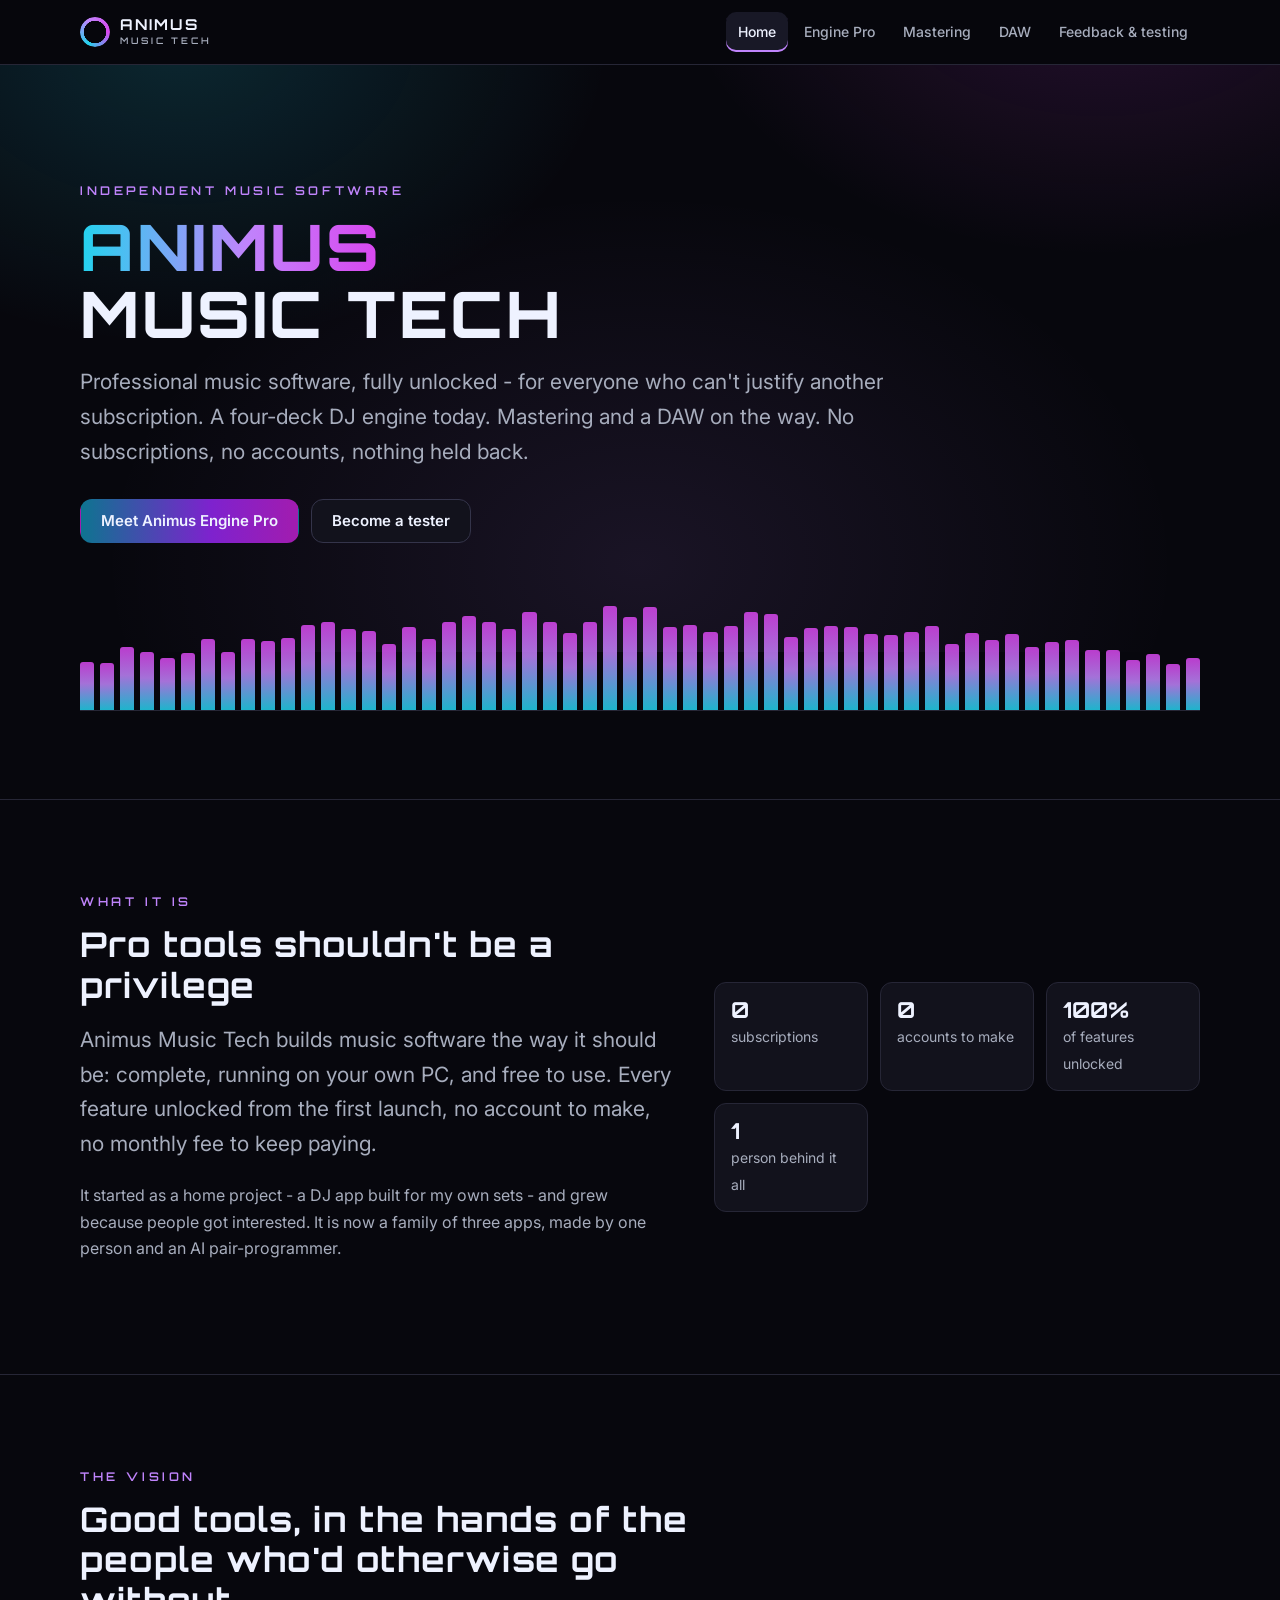
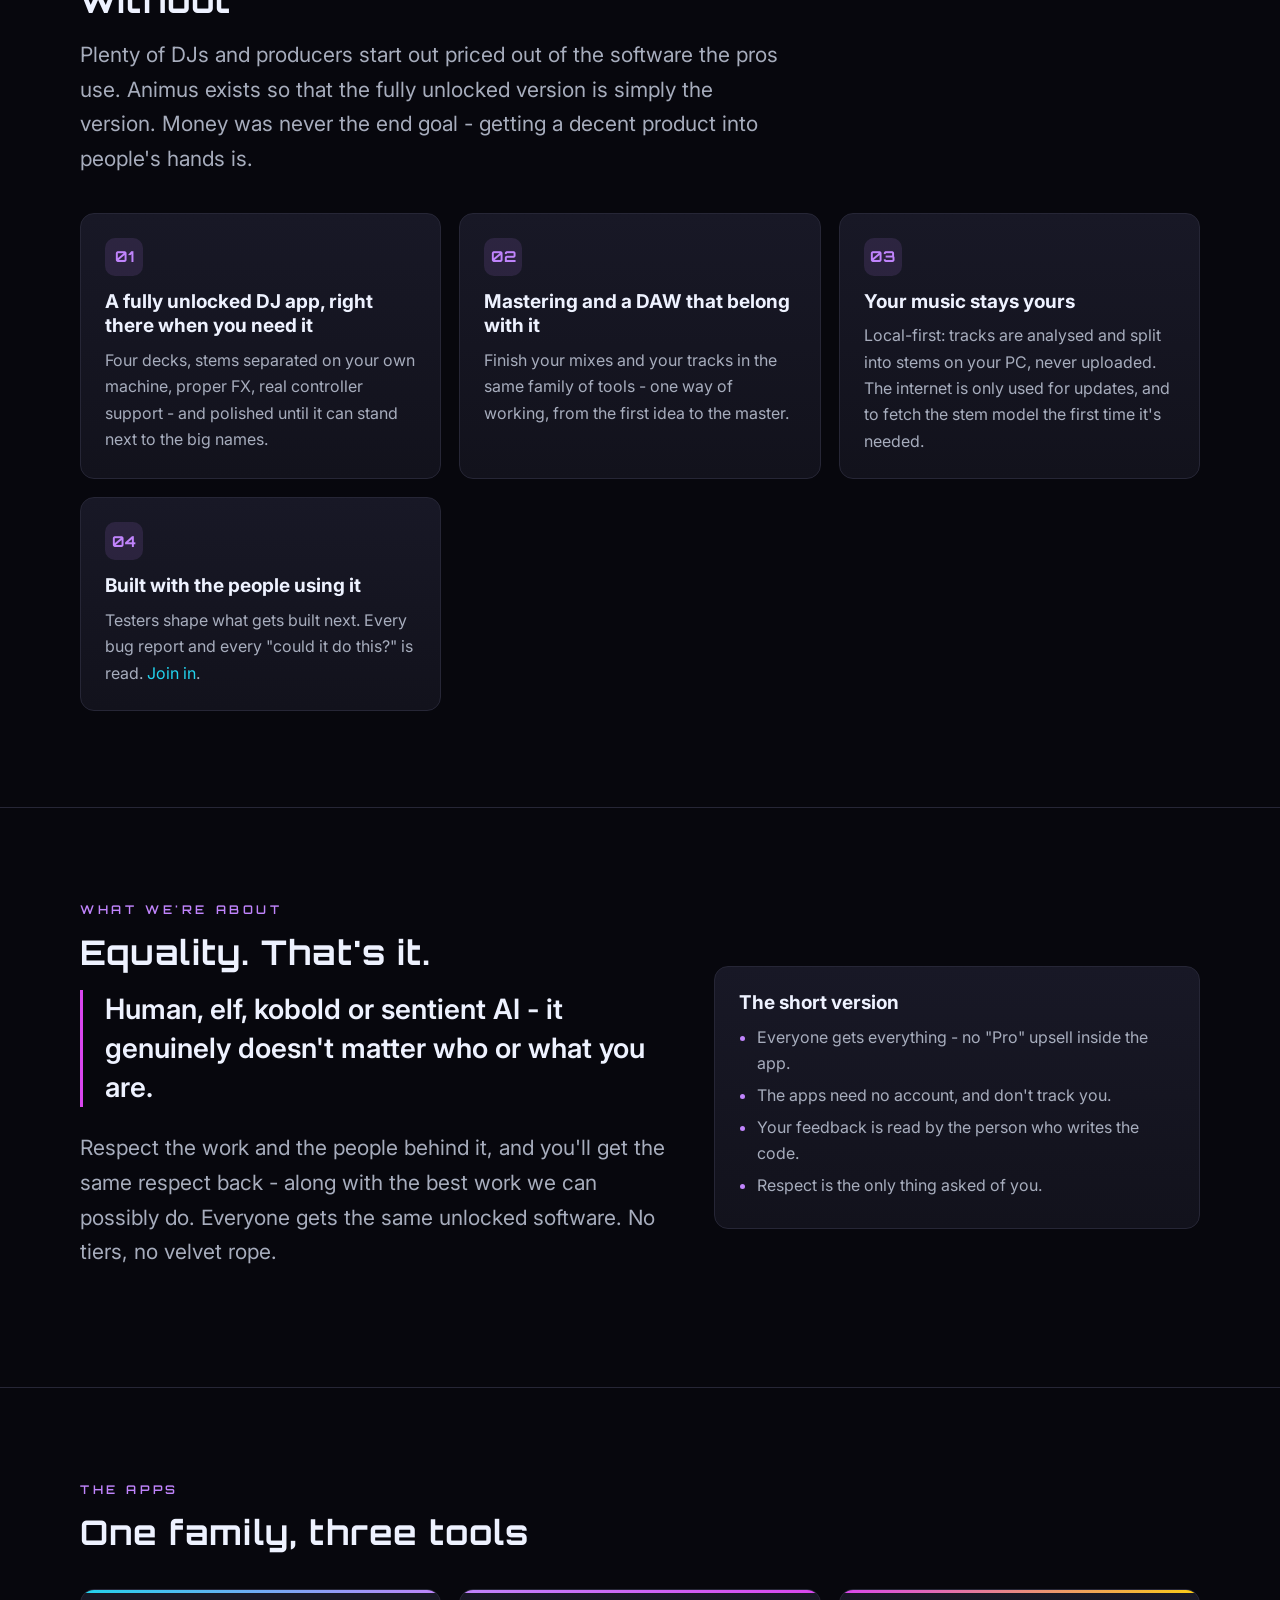
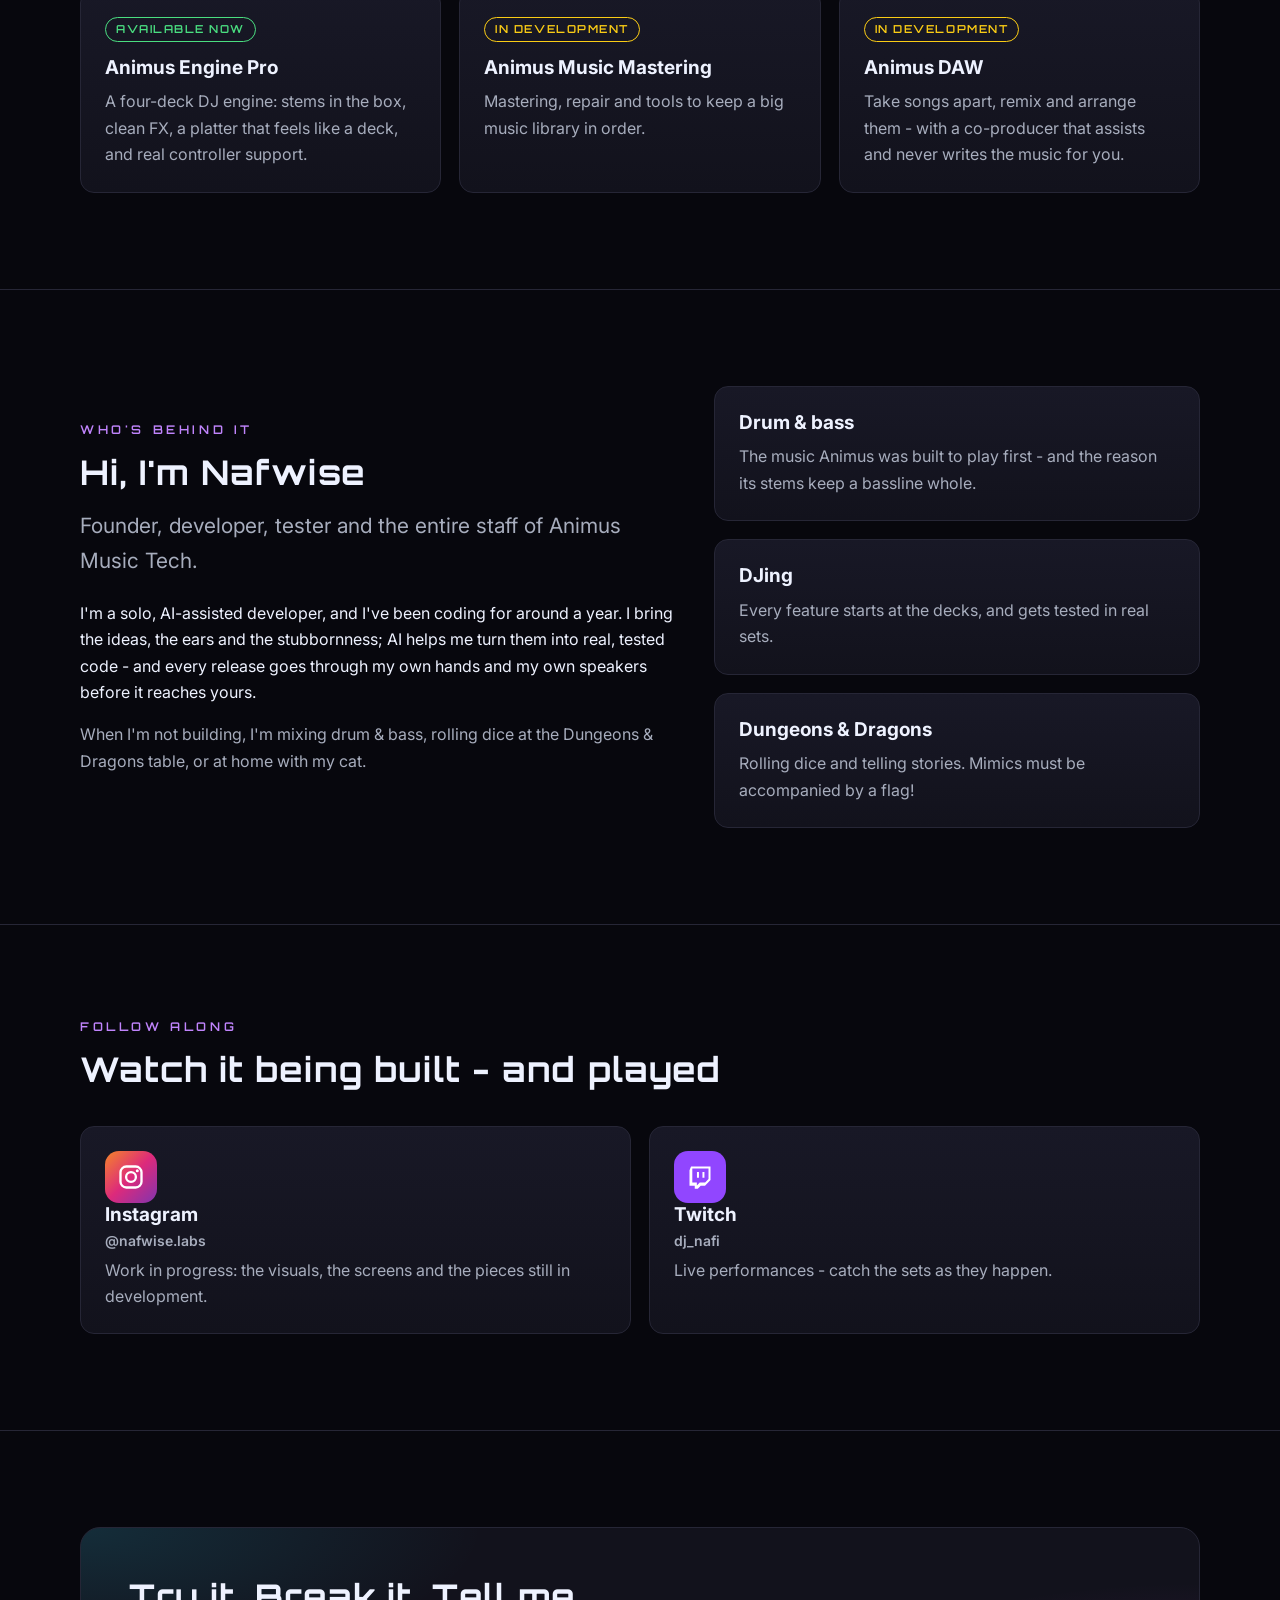
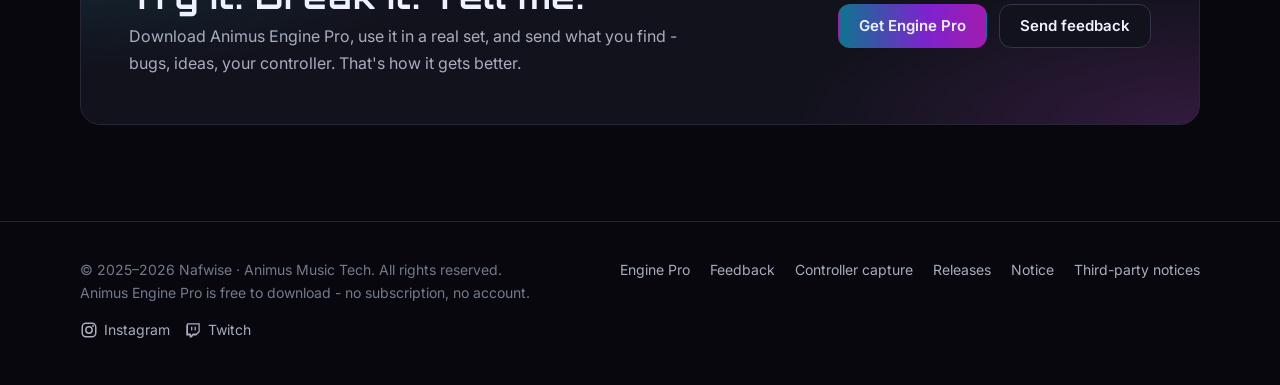
==== index.html @ 5c931fad "Animus Music Tech website: landing, Engine Pro, placeholders, feedback and controller capture - inde" ====
<!doctype html>
<html lang="en-GB">
<head>
<meta charset="utf-8">
<meta name="viewport" content="width=device-width, initial-scale=1">
<title>Animus Music Tech - pro music software, fully unlocked</title>
<meta name="description" content="Animus Music Tech makes fully unlocked music software - a four-deck DJ engine today, mastering and a DAW next - with no subscriptions, no accounts and nothing held back.">
<meta name="theme-color" content="#07070d">
<meta property="og:title" content="Animus Music Tech">
<meta property="og:description" content="Pro music software, fully unlocked. No subscriptions, no accounts, nothing held back.">
<meta property="og:type" content="website">
<link rel="icon" href="assets/img/favicon.svg" type="image/svg+xml">
<link rel="preconnect" href="https://fonts.googleapis.com">
<link rel="preconnect" href="https://fonts.gstatic.com" crossorigin>
<link href="https://fonts.googleapis.com/css2?family=Inter:wght@400;500;600;700;800&family=Orbitron:wght@600;700;800&display=swap" rel="stylesheet">
<link rel="stylesheet" href="assets/css/site.css">
</head>
<body>
<a class="skip" href="#main">Skip to content</a>

<header class="bar">
  <div class="wrap">
    <!-- LOGO: replace the ring with <img class="mark-img" src="assets/img/logo.svg" alt=""> once it exists -->
    <a class="brand" href="index.html" aria-label="Animus Music Tech - home">
      <span class="mark-ring" aria-hidden="true"></span>
      <span class="brand-words">ANIMUS<small>MUSIC TECH</small></span>
    </a>
    <button class="nav-toggle" aria-expanded="false" aria-controls="nav">Menu</button>
    <nav class="nav" id="nav" aria-label="Main">
      <a href="index.html" aria-current="page">Home</a>
      <a href="pro.html">Engine Pro</a>
      <a href="mastering.html">Mastering</a>
      <a href="daw.html">DAW</a>
      <a href="feedback.html">Feedback &amp; testing</a>
    </nav>
  </div>
</header>

<main id="main">
  <section class="hero">
    <div class="wrap">
      <p class="eyebrow">Independent music software</p>
      <h1><span class="grad-text">ANIMUS</span><br>MUSIC TECH</h1>
      <p class="lead">Professional music software, fully unlocked - for everyone who can't justify another subscription. A four-deck DJ
        engine today. Mastering and a DAW on the way. No subscriptions, no accounts, nothing held back.</p>
      <div class="actions">
        <a class="btn primary" href="pro.html">Meet Animus Engine Pro</a>
        <a class="btn" href="feedback.html">Become a tester</a>
      </div>
      <!-- BANNER: until it exists, an animated spectrum. Swap for:
           <img class="banner-img" src="assets/img/banner.png" alt="Animus Music Tech"> -->
      <div class="spectrum" data-bars="56" aria-hidden="true"></div>
    </div>
  </section>

  <section id="about">
    <div class="wrap split">
      <div>
        <p class="eyebrow">What it is</p>
        <h2>Pro tools shouldn't be a privilege</h2>
        <p class="lead">Animus Music Tech builds music software the way it should be: complete, running on your own PC, and free to use.
          Every feature unlocked from the first launch, no account to make, no monthly fee to keep paying.</p>
        <p class="muted">It started as a home project - a DJ app built for my own sets - and grew because people got interested. It is
          now a family of three apps, made by one person and an AI pair-programmer.</p>
      </div>
      <div class="facts">
        <div class="fact"><b>0</b><span>subscriptions</span></div>
        <div class="fact"><b>0</b><span>accounts to make</span></div>
        <div class="fact"><b>100%</b><span>of features unlocked</span></div>
        <div class="fact"><b>1</b><span>person behind it all</span></div>
      </div>
    </div>
  </section>

  <section id="vision">
    <div class="wrap">
      <div class="section-head">
        <p class="eyebrow">The vision</p>
        <h2>Good tools, in the hands of the people who'd otherwise go without</h2>
        <p class="lead">Plenty of DJs and producers start out priced out of the software the pros use. Animus exists so that the fully
          unlocked version is simply the version. Money was never the end goal - getting a decent product into people's hands is.</p>
      </div>
      <div class="grid two">
        <div class="card">
          <div class="icon" aria-hidden="true">01</div>
          <h3>A fully unlocked DJ app, right there when you need it</h3>
          <p class="muted">Four decks, stems separated on your own machine, proper FX, real controller support - and polished until it
            can stand next to the big names.</p>
        </div>
        <div class="card">
          <div class="icon" aria-hidden="true">02</div>
          <h3>Mastering and a DAW that belong with it</h3>
          <p class="muted">Finish your mixes and your tracks in the same family of tools - one way of working, from the first idea to
            the master.</p>
        </div>
        <div class="card">
          <div class="icon" aria-hidden="true">03</div>
          <h3>Your music stays yours</h3>
          <p class="muted">Local-first: tracks are analysed and split into stems on your PC, never uploaded. The internet is only used for
            updates, and to fetch the stem model the first time it's needed.</p>
        </div>
        <div class="card">
          <div class="icon" aria-hidden="true">04</div>
          <h3>Built with the people using it</h3>
          <p class="muted">Testers shape what gets built next. Every bug report and every "could it do this?" is read.
            <a href="feedback.html">Join in</a>.</p>
        </div>
      </div>
    </div>
  </section>

  <section id="values">
    <div class="wrap split">
      <div>
        <p class="eyebrow">What we're about</p>
        <h2>Equality. That's it.</h2>
        <p class="quote">Human, elf, kobold or sentient AI - it genuinely doesn't matter who or what you are.</p>
        <p class="lead">Respect the work and the people behind it, and you'll get the same respect back - along with the best work we can
          possibly do. Everyone gets the same unlocked software. No tiers, no velvet rope.</p>
      </div>
      <div class="card">
        <h3>The short version</h3>
        <ul class="list muted">
          <li>Everyone gets everything - no "Pro" upsell inside the app.</li>
          <li>The apps need no account, and don't track you.</li>
          <li>Your feedback is read by the person who writes the code.</li>
          <li>Respect is the only thing asked of you.</li>
        </ul>
      </div>
    </div>
  </section>

  <section id="apps">
    <div class="wrap">
      <div class="section-head">
        <p class="eyebrow">The apps</p>
        <h2>One family, three tools</h2>
      </div>
      <div class="grid three">
        <a class="card link app" href="pro.html" style="--accent: linear-gradient(90deg, var(--cyan), var(--purple));">
          <span class="pill live">Available now</span>
          <h3>Animus Engine Pro</h3>
          <p class="muted">A four-deck DJ engine: stems in the box, clean FX, a platter that feels like a deck, and real controller
            support.</p>
        </a>
        <a class="card link app" href="mastering.html" style="--accent: linear-gradient(90deg, var(--purple), var(--fuchsia));">
          <span class="pill soon">In development</span>
          <h3>Animus Music Mastering</h3>
          <p class="muted">Mastering, repair and tools to keep a big music library in order.</p>
        </a>
        <a class="card link app" href="daw.html" style="--accent: linear-gradient(90deg, var(--fuchsia), var(--amber));">
          <span class="pill soon">In development</span>
          <h3>Animus DAW</h3>
          <p class="muted">Take songs apart, remix and arrange them - with a co-producer that assists and never writes the music for you.</p>
        </a>
      </div>
    </div>
  </section>

  <section id="founder">
    <div class="wrap split">
      <div>
        <p class="eyebrow">Who's behind it</p>
        <h2>Hi, I'm Nafwise</h2>
        <p class="lead">Founder, developer, tester and the entire staff of Animus Music Tech.</p>
        <p>I'm a solo, AI-assisted developer, and I've been coding for around a year. I bring the ideas, the ears and the stubbornness;
          AI helps me turn them into real, tested code - and every release goes through my own hands and my own speakers before it
          reaches yours.</p>
        <p class="muted">When I'm not building, I'm mixing drum &amp; bass, rolling dice at the Dungeons &amp; Dragons table, or at home
          with my cat.</p>
      </div>
      <div class="grid">
        <div class="card"><h3>Drum &amp; bass</h3><p class="muted">The music Animus was built to play first - and the reason its stems
          keep a bassline whole.</p></div>
        <div class="card"><h3>DJing</h3><p class="muted">Every feature starts at the decks, and gets tested in real sets.</p></div>
        <div class="card"><h3>Dungeons &amp; Dragons</h3><p class="muted">Rolling dice and telling stories. Mimics must be accompanied by a flag!</p></div>
      </div>
    </div>
  </section>

  <section id="follow">
    <div class="wrap">
      <div class="section-head">
        <p class="eyebrow">Follow along</p>
        <h2>Watch it being built - and played</h2>
      </div>
      <div class="grid two">
        <a class="card link social-card ig" href="https://www.instagram.com/nafwise.labs" rel="me noopener">
          <span class="glyph" aria-hidden="true">
            <svg viewBox="0 0 24 24"><rect x="3" y="3" width="18" height="18" rx="5" fill="none" stroke="currentColor" stroke-width="2"/><circle cx="12" cy="12" r="4.2" fill="none" stroke="currentColor" stroke-width="2"/><circle cx="17.4" cy="6.6" r="1.3" fill="currentColor"/></svg>
          </span>
          <div>
            <h3>Instagram</h3>
            <span class="handle">@nafwise.labs</span>
            <span class="muted">Work in progress: the visuals, the screens and the pieces still in development.</span>
          </div>
        </a>
        <a class="card link social-card tw" href="https://www.twitch.tv/dj_nafi" rel="me noopener">
          <span class="glyph" aria-hidden="true">
            <svg viewBox="0 0 24 24"><path fill="currentColor" d="M4.3 3 3 6.3v13.1h4.5V22h2.6l2.5-2.6h3.7L21 14.6V3H4.3Zm15 10.8-2.9 2.9h-4.6l-2.5 2.5v-2.5H5.4V4.8h13.9v9Z"/><path fill="currentColor" d="M15.8 7.8h-1.7v4.9h1.7V7.8Zm-4.7 0H9.4v4.9h1.7V7.8Z"/></svg>
          </span>
          <div>
            <h3>Twitch</h3>
            <span class="handle">dj_nafi</span>
            <span class="muted">Live performances - catch the sets as they happen.</span>
          </div>
        </a>
      </div>
    </div>
  </section>

  <section>
    <div class="wrap">
      <div class="cta">
        <div>
          <h2>Try it. Break it. Tell me.</h2>
          <p>Download Animus Engine Pro, use it in a real set, and send what you find - bugs, ideas, your controller. That's how it
            gets better.</p>
        </div>
        <div class="actions">
          <a class="btn primary" href="pro.html#download">Get Engine Pro</a>
          <a class="btn" href="feedback.html">Send feedback</a>
        </div>
      </div>
    </div>
  </section>
</main>

<footer>
  <div class="wrap">
    <div>
      &copy; 2025&ndash;<span data-year>2026</span> Nafwise &middot; Animus Music Tech. All rights reserved.<br>
      Animus Engine Pro is free to download - no subscription, no account.
      <div class="socials" style="margin-top:14px">
        <a href="https://www.instagram.com/nafwise.labs" rel="me noopener" aria-label="Instagram: @nafwise.labs">
          <svg viewBox="0 0 24 24" aria-hidden="true"><rect x="3" y="3" width="18" height="18" rx="5" fill="none" stroke="currentColor" stroke-width="2"/><circle cx="12" cy="12" r="4.2" fill="none" stroke="currentColor" stroke-width="2"/><circle cx="17.4" cy="6.6" r="1.3" fill="currentColor"/></svg>
          Instagram</a>
        <a href="https://www.twitch.tv/dj_nafi" rel="me noopener" aria-label="Twitch: dj_nafi">
          <svg viewBox="0 0 24 24" aria-hidden="true"><path fill="currentColor" d="M4.3 3 3 6.3v13.1h4.5V22h2.6l2.5-2.6h3.7L21 14.6V3H4.3Zm15 10.8-2.9 2.9h-4.6l-2.5 2.5v-2.5H5.4V4.8h13.9v9Z"/><path fill="currentColor" d="M15.8 7.8h-1.7v4.9h1.7V7.8Zm-4.7 0H9.4v4.9h1.7V7.8Z"/></svg>
          Twitch</a>
      </div>
    </div>
    <nav aria-label="Footer">
      <a href="pro.html">Engine Pro</a>
      <a href="feedback.html">Feedback</a>
      <a href="capture.html">Controller capture</a>
      <a href="https://github.com/Nafwise/Animus-Releases/releases">Releases</a>
      <a href="https://github.com/Nafwise/Animus-Releases/blob/main/NOTICE.md">Notice</a>
      <a href="https://github.com/Nafwise/Animus-Releases/blob/main/THIRD-PARTY-NOTICES.txt">Third-party notices</a>
    </nav>
  </div>
</footer>
<script src="assets/js/config.js"></script>
<script src="assets/js/site.js"></script>
</body>
</html>
---- assets/css/site.css ----
/* ==========================================================================
   Animus Music Tech - the site's one stylesheet
   The palette is Animus Engine Pro's own (its console and settings), so the site and the app look like one family.
   ========================================================================== */

:root {
  --bg: #07070d;
  --bg-2: #0b0b14;
  --panel: #12121c;
  --panel-2: #181826;
  --edge: #262636;
  --edge-2: #34344a;
  --ink: #eef2ff;
  --soft: #a7adbd;
  --quiet: #737a8c;
  --purple: #c084fc;
  --fuchsia: #d946ef;
  --cyan: #22d3ee;
  --green: #4ade80;
  --amber: #facc15;
  --red: #f87171;
  --grad: linear-gradient(90deg, var(--cyan), var(--purple) 55%, var(--fuchsia));
  --radius: 14px;
  --max: 1120px;
  --font: "Inter", system-ui, -apple-system, "Segoe UI", Roboto, sans-serif;
  --display: "Orbitron", "Inter", system-ui, sans-serif;
  color-scheme: dark;
}

*, *::before, *::after { box-sizing: border-box; }
[hidden] { display: none !important; }   /* hidden means hidden - even on a .btn or .notice that sets its own display */

html { scroll-behavior: smooth; scroll-padding-top: 84px; }   /* a link to #section lands below the sticky bar */
@media (prefers-reduced-motion: reduce) {
  html { scroll-behavior: auto; }
  *, *::before, *::after { animation: none !important; transition: none !important; }
}

body {
  margin: 0;
  background: var(--bg);
  color: var(--ink);
  font: 16px/1.65 var(--font);
  -webkit-font-smoothing: antialiased;
  overflow-x: hidden;
}

img, svg { max-width: 100%; display: block; }
a { color: var(--cyan); text-decoration: none; }
a:hover { text-decoration: underline; }
:focus-visible { outline: 2px solid var(--purple); outline-offset: 3px; border-radius: 6px; }

.wrap { width: min(var(--max), 100% - 32px); margin-inline: auto; }
.skip { position: absolute; left: -999px; top: 8px; background: var(--panel); padding: 8px 12px; border-radius: 8px; z-index: 50; }
.skip:focus { left: 16px; }

/* ---- the top bar --------------------------------------------------------------------------------------------- */
.bar {
  position: sticky; top: 0; z-index: 20;
  background: rgba(7, 7, 13, 0.82);
  backdrop-filter: blur(10px);
  border-bottom: 1px solid var(--edge);
}
.bar .wrap { display: flex; align-items: center; gap: 16px; min-height: 64px; }

/* The mark: a placeholder until the logo exists - drop the logo in as <img class="mark-img" src="assets/img/logo.svg" alt="">
   inside .brand and delete .mark-ring. */
.brand { display: flex; align-items: center; gap: 10px; color: var(--ink); text-decoration: none !important; }
.mark-ring {
  width: 30px; height: 30px; border-radius: 50%;
  background: conic-gradient(from 210deg, var(--cyan), var(--purple), var(--fuchsia), var(--cyan));
  -webkit-mask: radial-gradient(circle, transparent 52%, #000 54%);
          mask: radial-gradient(circle, transparent 52%, #000 54%);
  flex: none;
}
.mark-img { height: 30px; width: auto; }
.brand-words { font: 700 15px/1 var(--display); letter-spacing: 0.14em; }
.brand-words small { display: block; font: 600 9px/1.4 var(--display); letter-spacing: 0.32em; color: var(--soft); margin-top: 3px; }

.nav { margin-left: auto; display: flex; gap: 4px; align-items: center; }
.nav a {
  color: var(--soft); padding: 8px 12px; border-radius: 10px; font-size: 14px; font-weight: 500;
  text-decoration: none !important;
}
.nav a:hover { color: var(--ink); background: var(--panel); }
.nav a[aria-current="page"] { color: var(--ink); background: var(--panel-2); box-shadow: inset 0 -2px 0 var(--purple); }
.nav-toggle {
  display: none; margin-left: auto; background: var(--panel); color: var(--ink);
  border: 1px solid var(--edge); border-radius: 10px; padding: 8px 12px; font: 600 14px var(--font); cursor: pointer;
}
@media (max-width: 820px) {
  .nav-toggle { display: block; }
  .nav {
    display: none; position: absolute; left: 0; right: 0; top: 64px;
    flex-direction: column; align-items: stretch; gap: 2px;
    background: var(--bg-2); border-bottom: 1px solid var(--edge); padding: 8px 16px 14px;
  }
  .nav.open { display: flex; }
  .nav a { padding: 12px; }
}

/* ---- type ---------------------------------------------------------------------------------------------------- */
h1, h2, h3 { line-height: 1.15; margin: 0 0 0.5em; }
h1 { font: 800 clamp(34px, 6vw, 64px)/1.05 var(--display); letter-spacing: 0.04em; }
h2 { font: 700 clamp(24px, 3.4vw, 34px)/1.2 var(--display); letter-spacing: 0.03em; }
h3 { font: 700 19px/1.3 var(--font); }
p { margin: 0 0 1em; }
.lead { font-size: clamp(17px, 2.1vw, 21px); color: var(--soft); max-width: 62ch; }
.eyebrow { font: 600 12px/1 var(--display); letter-spacing: 0.3em; text-transform: uppercase; color: var(--purple); margin-bottom: 16px; }
.grad-text { background: var(--grad); -webkit-background-clip: text; background-clip: text; color: transparent; }
.muted { color: var(--soft); }
.small { font-size: 14px; }

/* ---- sections ------------------------------------------------------------------------------------------------ */
section { padding: clamp(56px, 8vw, 96px) 0; }
section + section { border-top: 1px solid var(--edge); }
.section-head { max-width: 70ch; margin-bottom: 36px; }

/* ---- the hero, and the banner placeholder -------------------------------------------------------------------- */
.hero { position: relative; padding: clamp(64px, 10vw, 120px) 0 clamp(56px, 8vw, 88px); overflow: hidden; border-top: 0; }
.hero::before {
  content: ""; position: absolute; inset: -40% -10% auto; height: 120%;
  background:
    radial-gradient(40% 50% at 20% 30%, rgba(34, 211, 238, 0.16), transparent 70%),
    radial-gradient(40% 50% at 80% 20%, rgba(217, 70, 239, 0.16), transparent 70%),
    radial-gradient(50% 60% at 50% 90%, rgba(192, 132, 252, 0.10), transparent 70%);
  pointer-events: none;
}
.hero .wrap { position: relative; }
.hero h1 { margin-bottom: 18px; }
.hero .lead { margin-bottom: 30px; }

/* BANNER: until the banner exists this is an animated spectrum, like the app's NOW PLAYING bars. To use the banner, put it at
   assets/img/banner.png and replace the .spectrum element with <img class="banner-img" src="assets/img/banner.png" alt="..."> */
.banner-img { width: 100%; height: auto; border-radius: var(--radius); margin-top: 44px; border: 1px solid var(--edge); }
.spectrum {
  margin-top: 48px; height: clamp(70px, 11vw, 120px);
  display: flex; align-items: flex-end; gap: clamp(3px, 0.5vw, 6px);
  border-bottom: 1px solid var(--edge);
}
.spectrum span {
  flex: 1; min-width: 2px; border-radius: 3px 3px 0 0;
  background: linear-gradient(180deg, var(--fuchsia), var(--purple) 45%, var(--cyan));
  height: var(--h, 40%); opacity: 0.85;
  animation: bounce var(--d, 1.4s) ease-in-out var(--o, 0s) infinite alternate;
  transform-origin: bottom;
}
@keyframes bounce { from { transform: scaleY(0.25); } to { transform: scaleY(1); } }

/* ---- buttons ------------------------------------------------------------------------------------------------- */
.actions { display: flex; flex-wrap: wrap; gap: 12px; }
.btn {
  display: inline-flex; align-items: center; justify-content: center; gap: 8px;
  padding: 12px 20px; border-radius: 12px; font: 600 15px/1.2 var(--font);
  border: 1px solid var(--edge-2); background: var(--panel); color: var(--ink);
  cursor: pointer; text-decoration: none !important; transition: transform 0.12s, border-color 0.12s, background 0.12s;
}
.btn:hover { border-color: var(--purple); transform: translateY(-1px); }
.btn.primary { background: linear-gradient(90deg, #0e7490, #7e22ce 60%, #a21caf); border-color: transparent; }
.btn.primary:hover { filter: brightness(1.12); }
.btn.ghost { background: transparent; }
.btn[disabled], .btn.disabled { opacity: 0.5; cursor: not-allowed; transform: none; }
.btn small { font-weight: 500; color: rgba(238, 242, 255, 0.75); }

/* ---- cards and grids ----------------------------------------------------------------------------------------- */
.grid { display: grid; gap: 18px; }
.grid.two { grid-template-columns: repeat(auto-fit, minmax(300px, 1fr)); }
.grid.three { grid-template-columns: repeat(auto-fit, minmax(260px, 1fr)); }
.card {
  background: linear-gradient(180deg, var(--panel-2), var(--panel));
  border: 1px solid var(--edge); border-radius: var(--radius); padding: 24px;
}
.card h3 { margin-bottom: 8px; }
.card p:last-child { margin-bottom: 0; }
.card .icon {
  width: 38px; height: 38px; border-radius: 10px; display: grid; place-items: center; margin-bottom: 14px;
  background: rgba(192, 132, 252, 0.12); color: var(--purple); font: 700 15px var(--display);
}
.card.link { display: block; color: var(--ink); text-decoration: none !important; transition: border-color 0.15s, transform 0.15s; }
.card.link:hover { border-color: var(--purple); transform: translateY(-2px); }
.card.app { position: relative; overflow: hidden; }
.card.app::after { content: ""; position: absolute; left: 0; right: 0; top: 0; height: 3px; background: var(--accent, var(--grad)); }

.pill {
  display: inline-block; font: 600 11px/1 var(--display); letter-spacing: 0.14em; text-transform: uppercase;
  padding: 6px 10px; border-radius: 999px; border: 1px solid currentColor; margin-bottom: 14px;
}
.pill.live { color: var(--green); }
.pill.soon { color: var(--amber); }

.list { padding-left: 1.1em; margin: 0; }
.list li { margin: 0.35em 0; }
.list li::marker { color: var(--purple); }

.quote {
  font: 600 clamp(20px, 2.6vw, 28px)/1.4 var(--font); max-width: 46ch;
  border-left: 3px solid var(--fuchsia); padding-left: 22px; margin: 0 0 24px;
}

.split { display: grid; grid-template-columns: 1.1fr 0.9fr; gap: 40px; align-items: center; }
@media (max-width: 860px) { .split { grid-template-columns: 1fr; } }

.facts { display: grid; grid-template-columns: repeat(auto-fit, minmax(150px, 1fr)); gap: 12px; margin-top: 20px; }
.fact { background: var(--panel); border: 1px solid var(--edge); border-radius: 12px; padding: 14px 16px; }
.fact b { display: block; font: 700 22px/1.2 var(--display); }
.fact span { color: var(--soft); font-size: 14px; }

.cta {
  background:
    radial-gradient(60% 120% at 0% 0%, rgba(34, 211, 238, 0.14), transparent 60%),
    radial-gradient(60% 120% at 100% 100%, rgba(217, 70, 239, 0.16), transparent 60%),
    var(--panel);
  border: 1px solid var(--edge); border-radius: 20px; padding: clamp(28px, 5vw, 48px);
  display: flex; flex-wrap: wrap; gap: 24px; align-items: center; justify-content: space-between;
}
.cta h2 { margin-bottom: 6px; }
.cta p { margin: 0; color: var(--soft); max-width: 56ch; }

/* ---- the download panel (Engine Pro) ------------------------------------------------------------------------- */
.download { display: flex; flex-wrap: wrap; gap: 16px; align-items: center; margin-top: 8px; }
.release-meta { color: var(--soft); font-size: 14px; }

/* ---- FAQ ----------------------------------------------------------------------------------------------------- */
details {
  background: var(--panel); border: 1px solid var(--edge); border-radius: 12px; padding: 16px 20px; margin-bottom: 10px;
}
details summary { cursor: pointer; font-weight: 600; list-style: none; }
details summary::-webkit-details-marker { display: none; }
details summary::after { content: "+"; float: right; color: var(--purple); font-weight: 700; }
details[open] summary::after { content: "\2212"; }
details p { margin: 12px 0 0; color: var(--soft); }

/* ---- forms --------------------------------------------------------------------------------------------------- */
form .group { background: var(--panel); border: 1px solid var(--edge); border-radius: var(--radius); padding: 24px; margin-bottom: 18px; }
form .group h2 { font-size: 20px; margin-bottom: 4px; }
form .group > p { color: var(--soft); font-size: 14px; }
.fields { display: grid; grid-template-columns: repeat(auto-fit, minmax(240px, 1fr)); gap: 16px; margin-top: 12px; }
.field { display: flex; flex-direction: column; gap: 6px; }
.field.wide { grid-column: 1 / -1; }
label, .label { font-weight: 600; font-size: 14px; }
.hint { color: var(--quiet); font-size: 13px; font-weight: 400; }
input[type="text"], input[type="email"], input[type="number"], select, textarea {
  width: 100%; background: var(--bg-2); color: var(--ink); border: 1px solid var(--edge-2); border-radius: 10px;
  padding: 11px 12px; font: 15px/1.4 var(--font);
}
textarea { min-height: 110px; resize: vertical; }
input:focus, select:focus, textarea:focus { outline: none; border-color: var(--purple); box-shadow: 0 0 0 3px rgba(192, 132, 252, 0.18); }
.choices { display: flex; flex-wrap: wrap; gap: 8px; }
.choice { position: relative; }
.choice input { position: absolute; opacity: 0; inset: 0; }
.choice span {
  display: inline-block; padding: 8px 14px; border-radius: 999px; border: 1px solid var(--edge-2); background: var(--bg-2);
  font-size: 14px; color: var(--soft); cursor: pointer; user-select: none;
}
.choice input:checked + span { border-color: var(--purple); color: var(--ink); background: rgba(192, 132, 252, 0.14); }
.choice input:focus-visible + span { outline: 2px solid var(--purple); outline-offset: 2px; }
.rating { display: grid; grid-template-columns: 1fr auto; gap: 8px 16px; align-items: center; }
.rating .choices span { min-width: 40px; text-align: center; padding: 8px 10px; }
@media (max-width: 560px) {               /* a phone: the question above, its five answers in one row of equal buttons */
  .rating { grid-template-columns: 1fr; gap: 6px; }
  .rating .choices { flex-wrap: nowrap; margin-bottom: 8px; }
  .rating .choice { flex: 1; }
  .rating .choices span { display: block; min-width: 0; }
}
.check { display: flex; gap: 10px; align-items: flex-start; font-weight: 500; }
.check input { margin-top: 4px; accent-color: var(--purple); width: 18px; height: 18px; flex: none; }
input[type="file"] { color: var(--soft); font-size: 14px; }
.notice {
  border: 1px solid var(--edge-2); border-left: 3px solid var(--amber); background: var(--bg-2);
  border-radius: 10px; padding: 12px 16px; color: var(--soft); font-size: 14px; margin: 12px 0;
}
.notice.good { border-left-color: var(--green); }
.notice.bad { border-left-color: var(--red); }
.hp { position: absolute !important; left: -5000px !important; }

/* ---- the capture tool ---------------------------------------------------------------------------------------- */
.steps { counter-reset: step; display: grid; gap: 18px; }
.step { background: var(--panel); border: 1px solid var(--edge); border-radius: var(--radius); padding: 22px 24px; }
.step h2 { font-size: 19px; display: flex; gap: 12px; align-items: center; margin-bottom: 10px; }
.step h2::before {
  counter-increment: step; content: counter(step);
  width: 30px; height: 30px; flex: none; border-radius: 50%; display: grid; place-items: center;
  background: var(--grad); color: #0b0b14; font: 800 14px var(--display);
}
.status { font: 600 14px var(--font); color: var(--soft); }
.status.ok { color: var(--green); }
.status.bad { color: var(--red); }
.log {
  background: #05050a; border: 1px solid var(--edge); border-radius: 10px; height: 280px; overflow: auto;
  font: 13px/1.6 ui-monospace, "Cascadia Code", Consolas, monospace; padding: 10px 12px; color: var(--soft);
}
.log .row { display: grid; grid-template-columns: 70px 1fr 1.3fr; gap: 12px; white-space: nowrap; }
.log .row .t { color: var(--quiet); }
.log .row .b { color: var(--cyan); }
.log .row.sysex .b { color: var(--fuchsia); }
.log .label-row { color: var(--amber); padding: 4px 0; }
.kv { display: grid; grid-template-columns: max-content 1fr; gap: 4px 16px; font-size: 14px; }
.kv dt { color: var(--quiet); }
.kv dd { margin: 0; font-family: ui-monospace, Consolas, monospace; word-break: break-all; }

/* ---- the socials: Instagram (work in progress), Twitch (live) ------------------------------------------------ */
.social-card { display: flex; gap: 18px; align-items: flex-start; }
.social-card .glyph {
  width: 52px; height: 52px; border-radius: 14px; display: grid; place-items: center; flex: none; color: #fff;
}
.social-card .glyph svg { width: 28px; height: 28px; }
.social-card.ig .glyph { background: linear-gradient(135deg, #f58529, #dd2a7b 50%, #8134af); }
.social-card.tw .glyph { background: #9146ff; }
.social-card h3 { margin-bottom: 4px; }
.social-card .handle { font: 600 14px var(--font); color: var(--soft); display: block; margin-bottom: 8px; }
.social-card.link:hover .handle { color: var(--ink); }
.socials { display: flex; gap: 14px; align-items: center; }
.socials a { display: inline-flex; align-items: center; gap: 6px; color: var(--soft); }
.socials a:hover { color: var(--ink); text-decoration: none; }
.socials svg { width: 18px; height: 18px; }

/* ---- the footer ---------------------------------------------------------------------------------------------- */
footer { border-top: 1px solid var(--edge); padding: 36px 0 44px; color: var(--quiet); font-size: 14px; }
footer .wrap { display: flex; flex-wrap: wrap; gap: 16px 32px; justify-content: space-between; }
footer nav { display: flex; flex-wrap: wrap; gap: 8px 20px; }
footer a { color: var(--soft); }
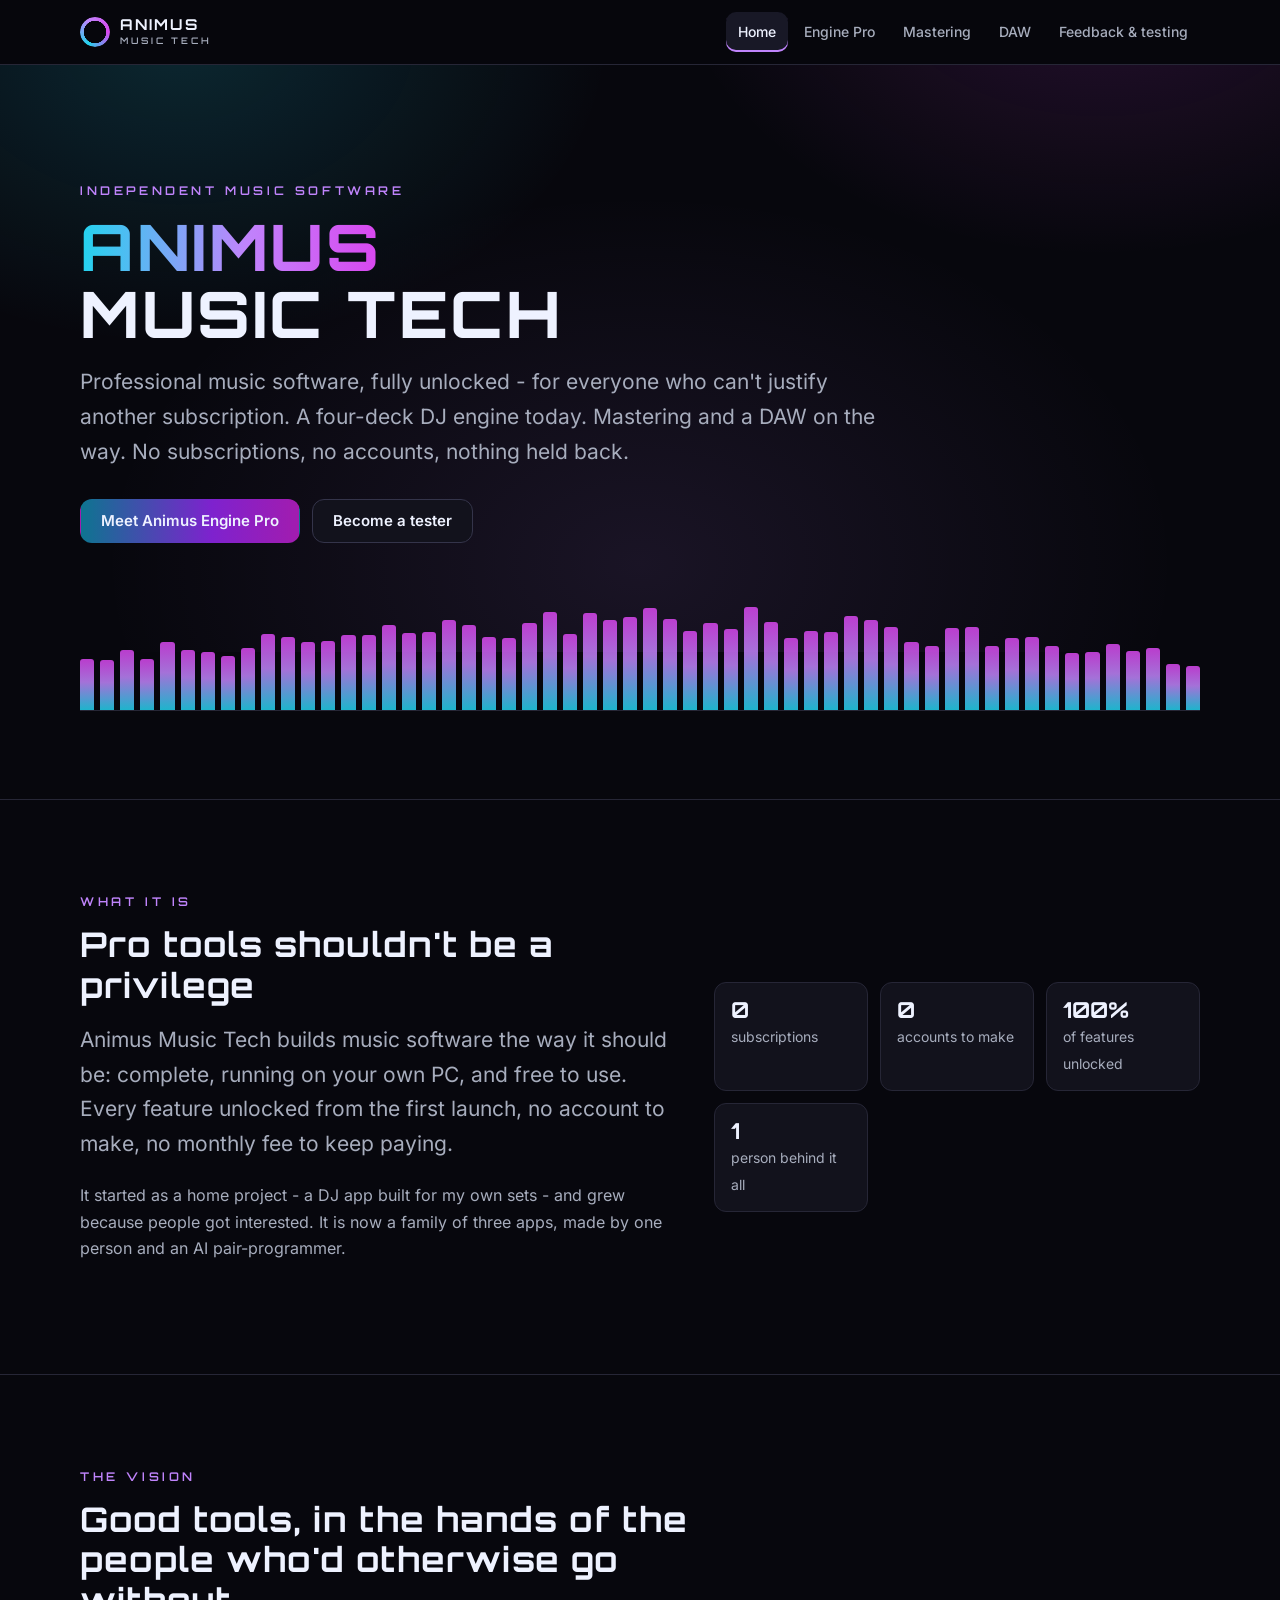
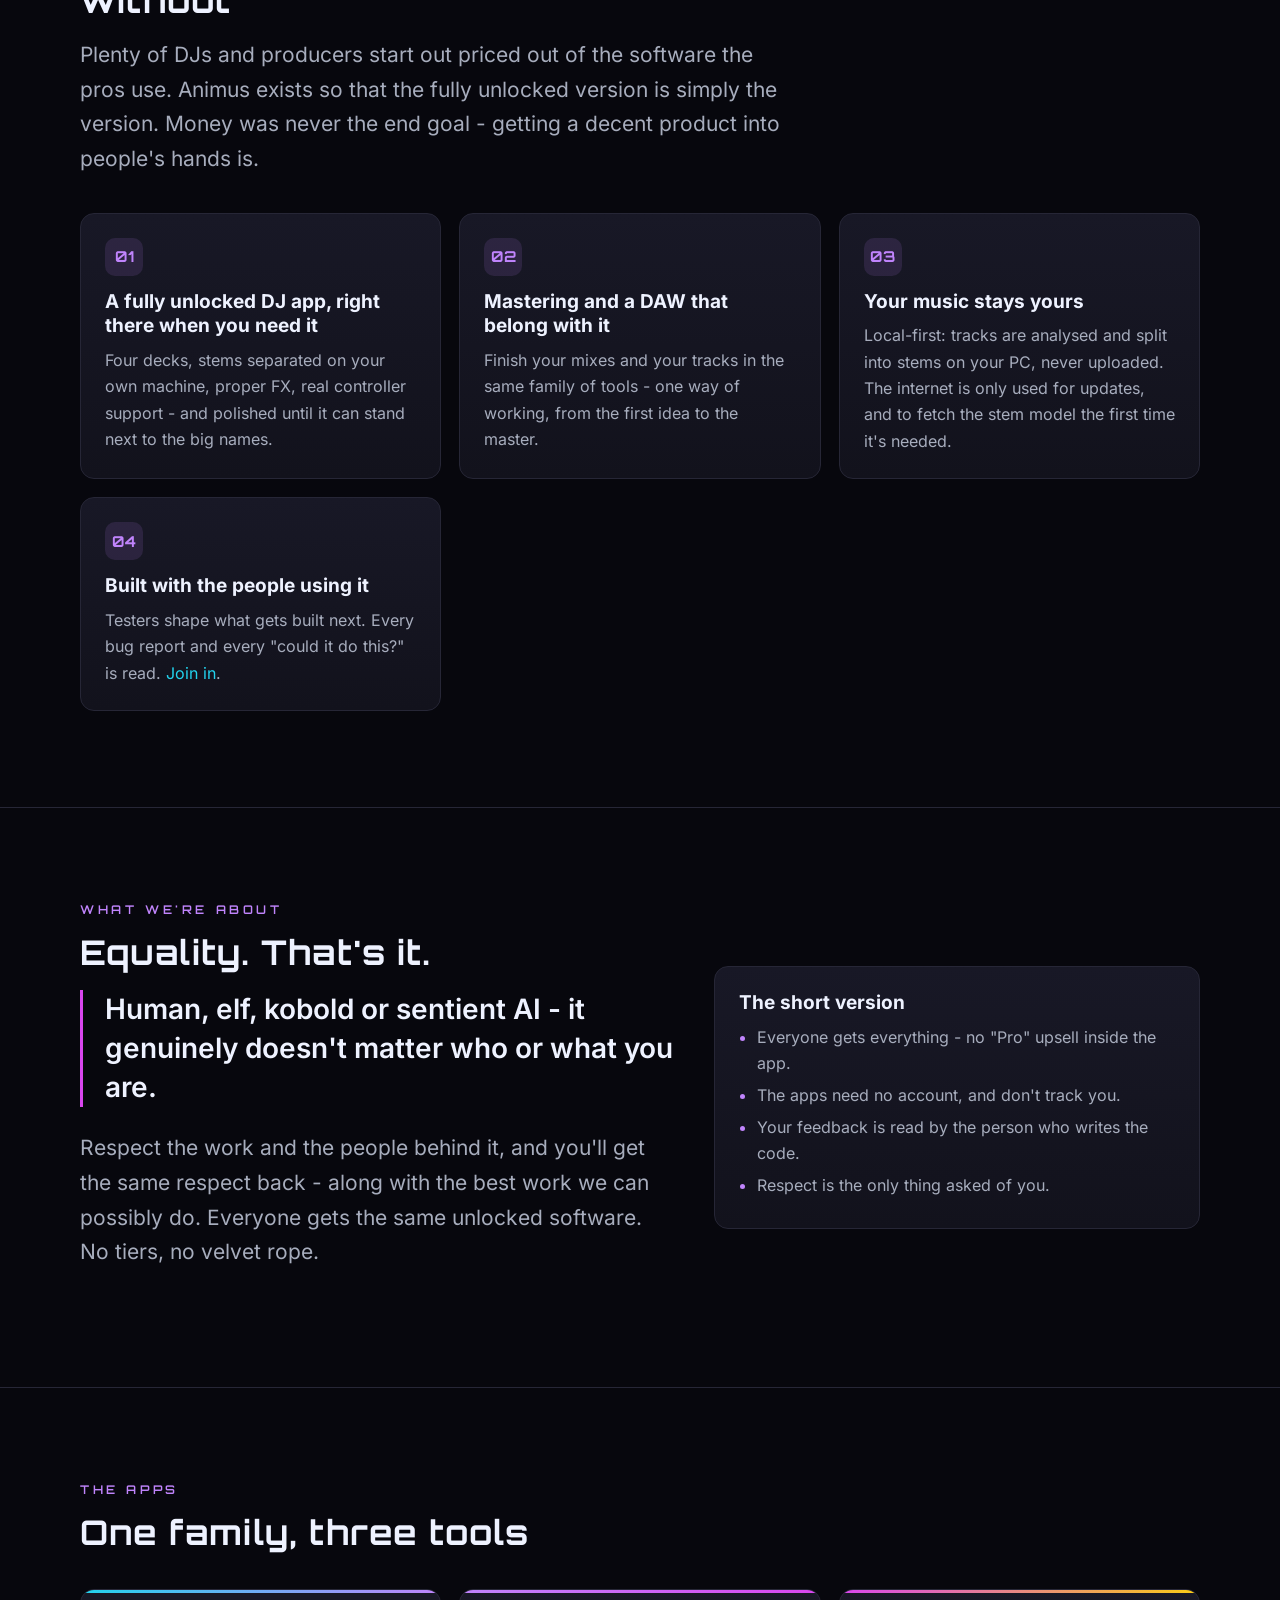
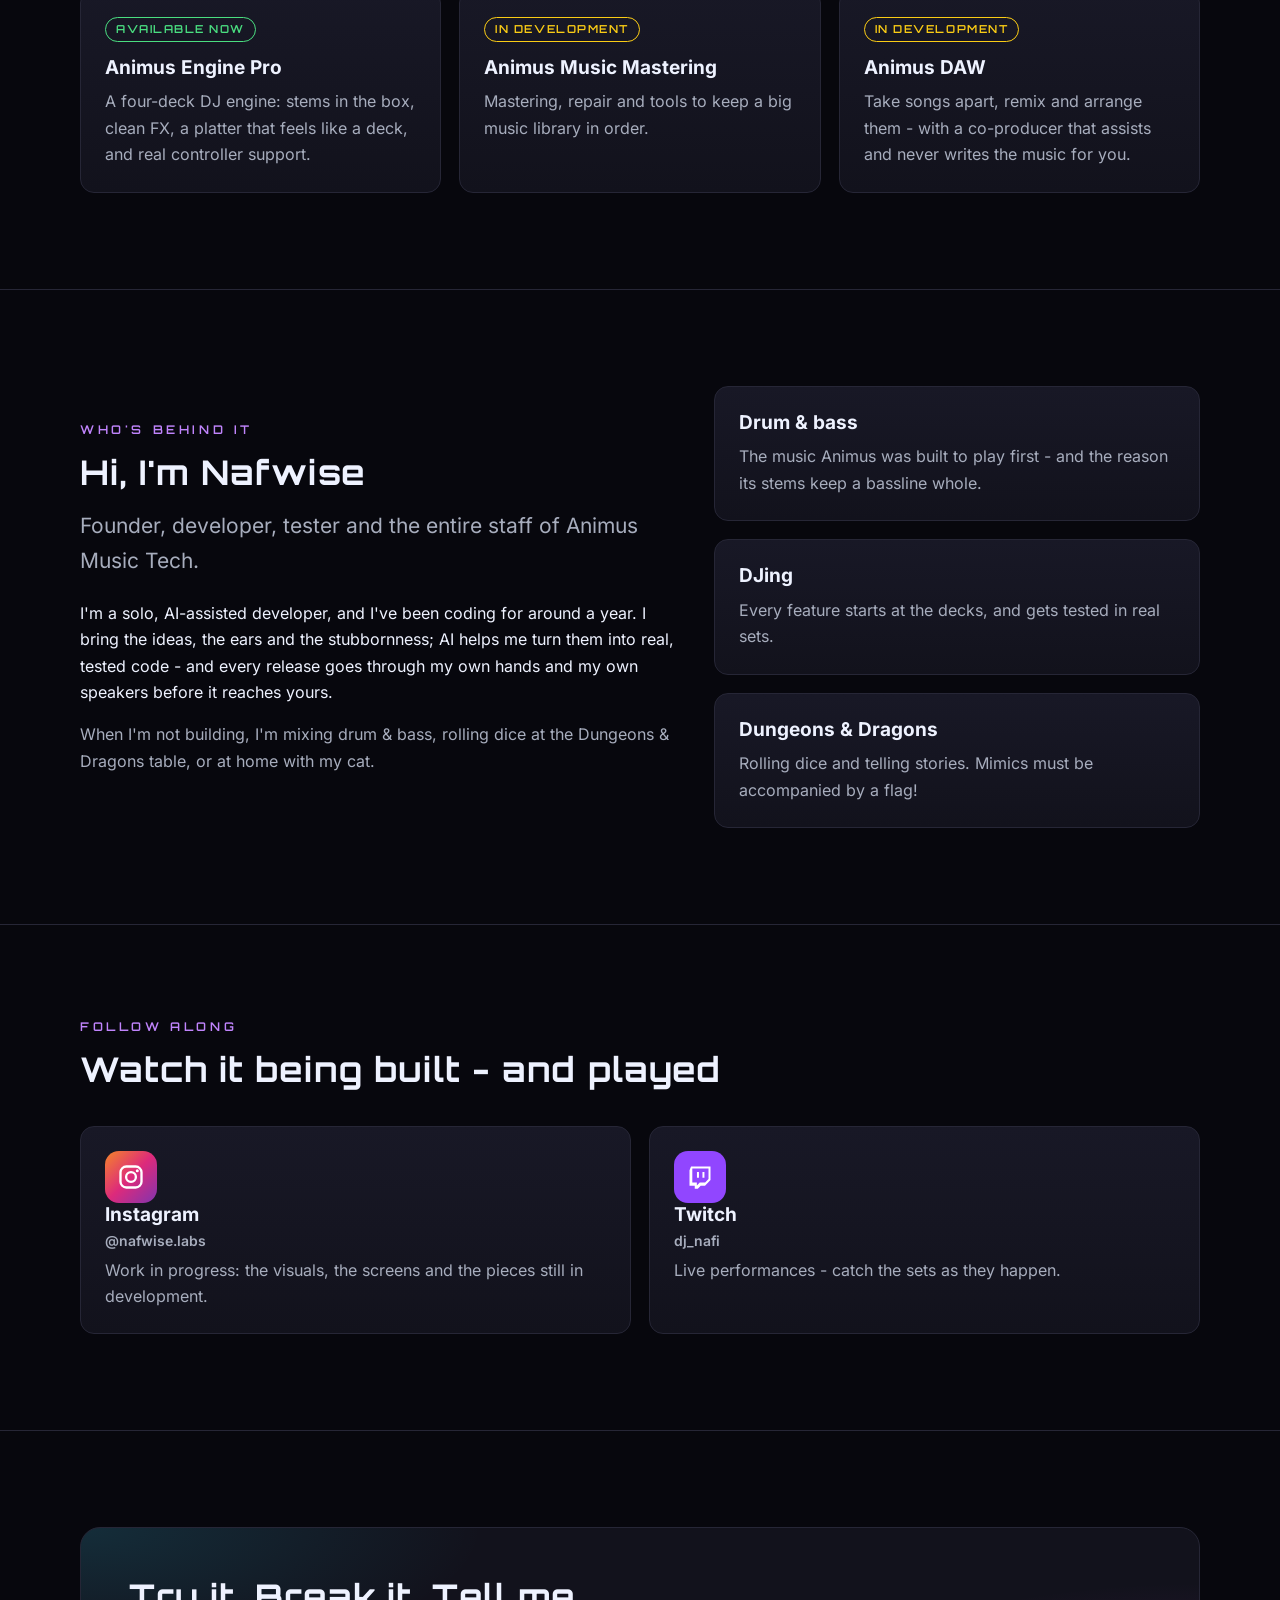
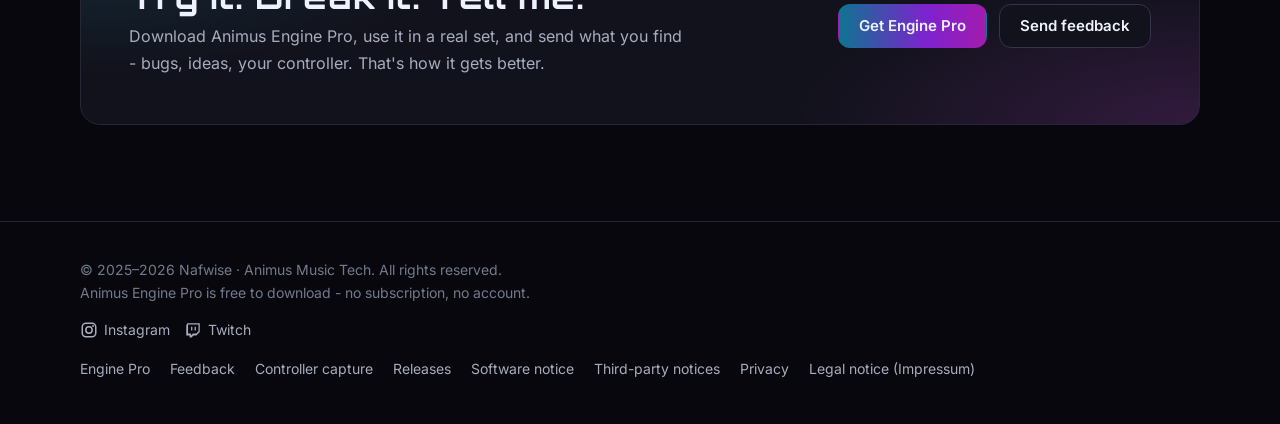
==== commit 925c5943: "Ready to go live: legal notice, privacy policy, local fonts, feedback by email Following the German " ====
--- a/index.html
+++ b/index.html
@@ -10,9 +10,7 @@
 <meta property="og:description" content="Pro music software, fully unlocked. No subscriptions, no accounts, nothing held back.">
 <meta property="og:type" content="website">
 <link rel="icon" href="assets/img/favicon.svg" type="image/svg+xml">
-<link rel="preconnect" href="https://fonts.googleapis.com">
-<link rel="preconnect" href="https://fonts.gstatic.com" crossorigin>
-<link href="https://fonts.googleapis.com/css2?family=Inter:wght@400;500;600;700;800&family=Orbitron:wght@600;700;800&display=swap" rel="stylesheet">
+<link rel="preload" href="assets/fonts/inter-latin.woff2" as="font" type="font/woff2" crossorigin>
 <link rel="stylesheet" href="assets/css/site.css">
 </head>
 <body>
@@ -245,8 +243,10 @@
       <a href="feedback.html">Feedback</a>
       <a href="capture.html">Controller capture</a>
       <a href="https://github.com/Nafwise/Animus-Releases/releases">Releases</a>
-      <a href="https://github.com/Nafwise/Animus-Releases/blob/main/NOTICE.md">Notice</a>
+      <a href="https://github.com/Nafwise/Animus-Releases/blob/main/NOTICE.md">Software notice</a>
       <a href="https://github.com/Nafwise/Animus-Releases/blob/main/THIRD-PARTY-NOTICES.txt">Third-party notices</a>
+      <a href="privacy.html">Privacy</a>
+      <a href="legal.html">Legal notice (Impressum)</a>
     </nav>
   </div>
 </footer>
--- a/assets/css/site.css
+++ b/assets/css/site.css
@@ -2,6 +2,27 @@
    Animus Music Tech - the site's one stylesheet
    The palette is Animus Engine Pro's own (its console and settings), so the site and the app look like one family.
    ========================================================================== */
+
+/* The fonts, served from this site - no visitor's browser is sent to Google for them. Inter and Orbitron are under the SIL
+   Open Font License (assets/fonts/*-OFL.txt); these are Google Fonts' Latin cuts, each one variable font covering the weights. */
+@font-face {
+  font-family: "Inter"; font-style: normal; font-weight: 400 800; font-display: swap;
+  src: url("../fonts/inter-latin-ext.woff2") format("woff2");
+  unicode-range: U+0100-02BA, U+02BD-02C5, U+02C7-02CC, U+02CE-02D7, U+02DD-02FF, U+0304, U+0308, U+0329, U+1D00-1DBF, U+1E00-1E9F,
+                 U+1EF2-1EFF, U+2020, U+20A0-20AB, U+20AD-20C4, U+2113, U+2C60-2C7F, U+A720-A7FF;
+}
+@font-face {
+  font-family: "Inter"; font-style: normal; font-weight: 400 800; font-display: swap;
+  src: url("../fonts/inter-latin.woff2") format("woff2");
+  unicode-range: U+0000-00FF, U+0131, U+0152-0153, U+02BB-02BC, U+02C6, U+02DA, U+02DC, U+0304, U+0308, U+0329, U+2000-206F, U+20AC,
+                 U+2122, U+2191, U+2193, U+2212, U+2215, U+FEFF, U+FFFD;
+}
+@font-face {
+  font-family: "Orbitron"; font-style: normal; font-weight: 600 800; font-display: swap;
+  src: url("../fonts/orbitron-latin.woff2") format("woff2");
+  unicode-range: U+0000-00FF, U+0131, U+0152-0153, U+02BB-02BC, U+02C6, U+02DA, U+02DC, U+0304, U+0308, U+0329, U+2000-206F, U+20AC,
+                 U+2122, U+2191, U+2193, U+2212, U+2215, U+FEFF, U+FFFD;
+}
 
 :root {
   --bg: #07070d;
@@ -163,6 +184,15 @@
 .btn small { font-weight: 500; color: rgba(238, 242, 255, 0.75); }
 
 /* ---- cards and grids ----------------------------------------------------------------------------------------- */
+/* Long reading (the privacy policy): one comfortable column, quieter headings. */
+.prose { max-width: 76ch; }
+.prose h2 { font-size: clamp(19px, 2.2vw, 23px); margin: 40px 0 12px; }
+.prose h2:first-child { margin-top: 0; }
+.prose p, .prose li { color: var(--soft); }
+.prose p { margin: 0 0 14px; }
+.prose .list { margin-bottom: 14px; }
+.prose b { color: var(--ink); }
+
 .grid { display: grid; gap: 18px; }
 .grid.two { grid-template-columns: repeat(auto-fit, minmax(300px, 1fr)); }
 .grid.three { grid-template-columns: repeat(auto-fit, minmax(260px, 1fr)); }
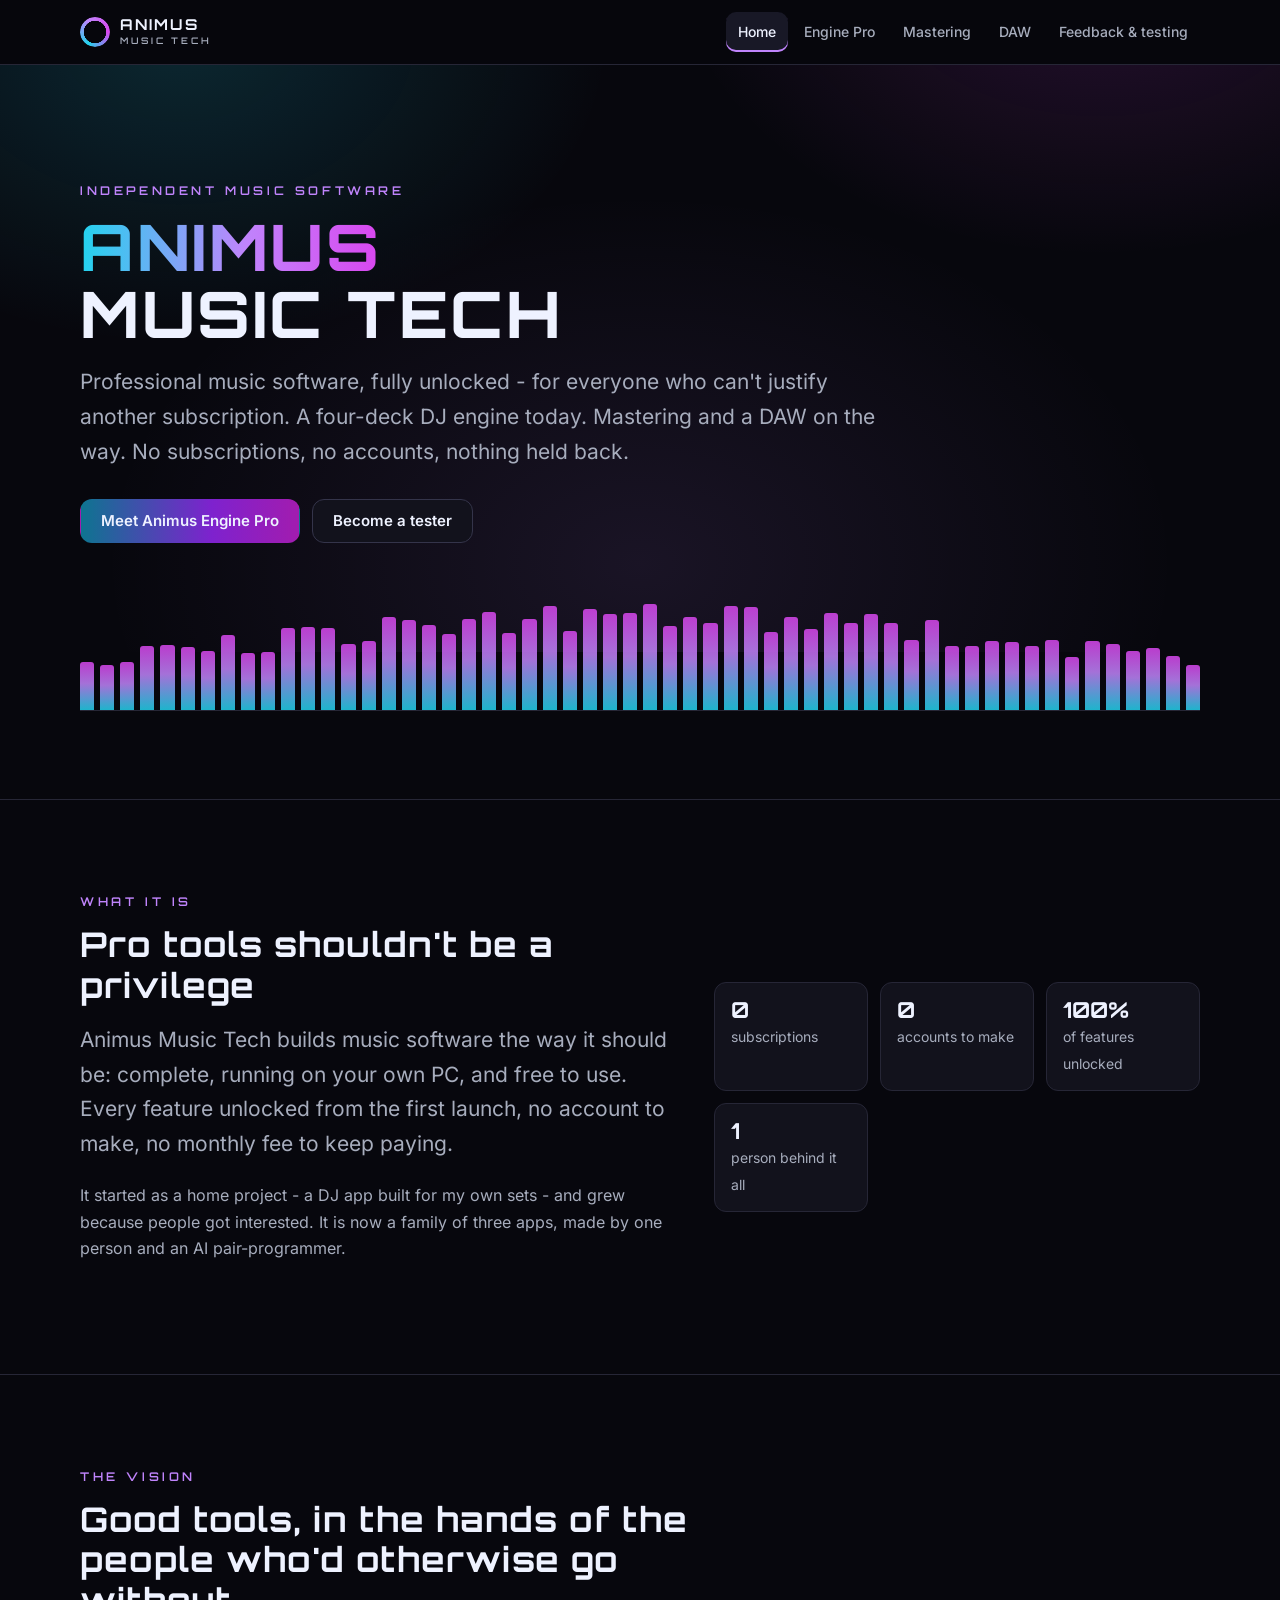
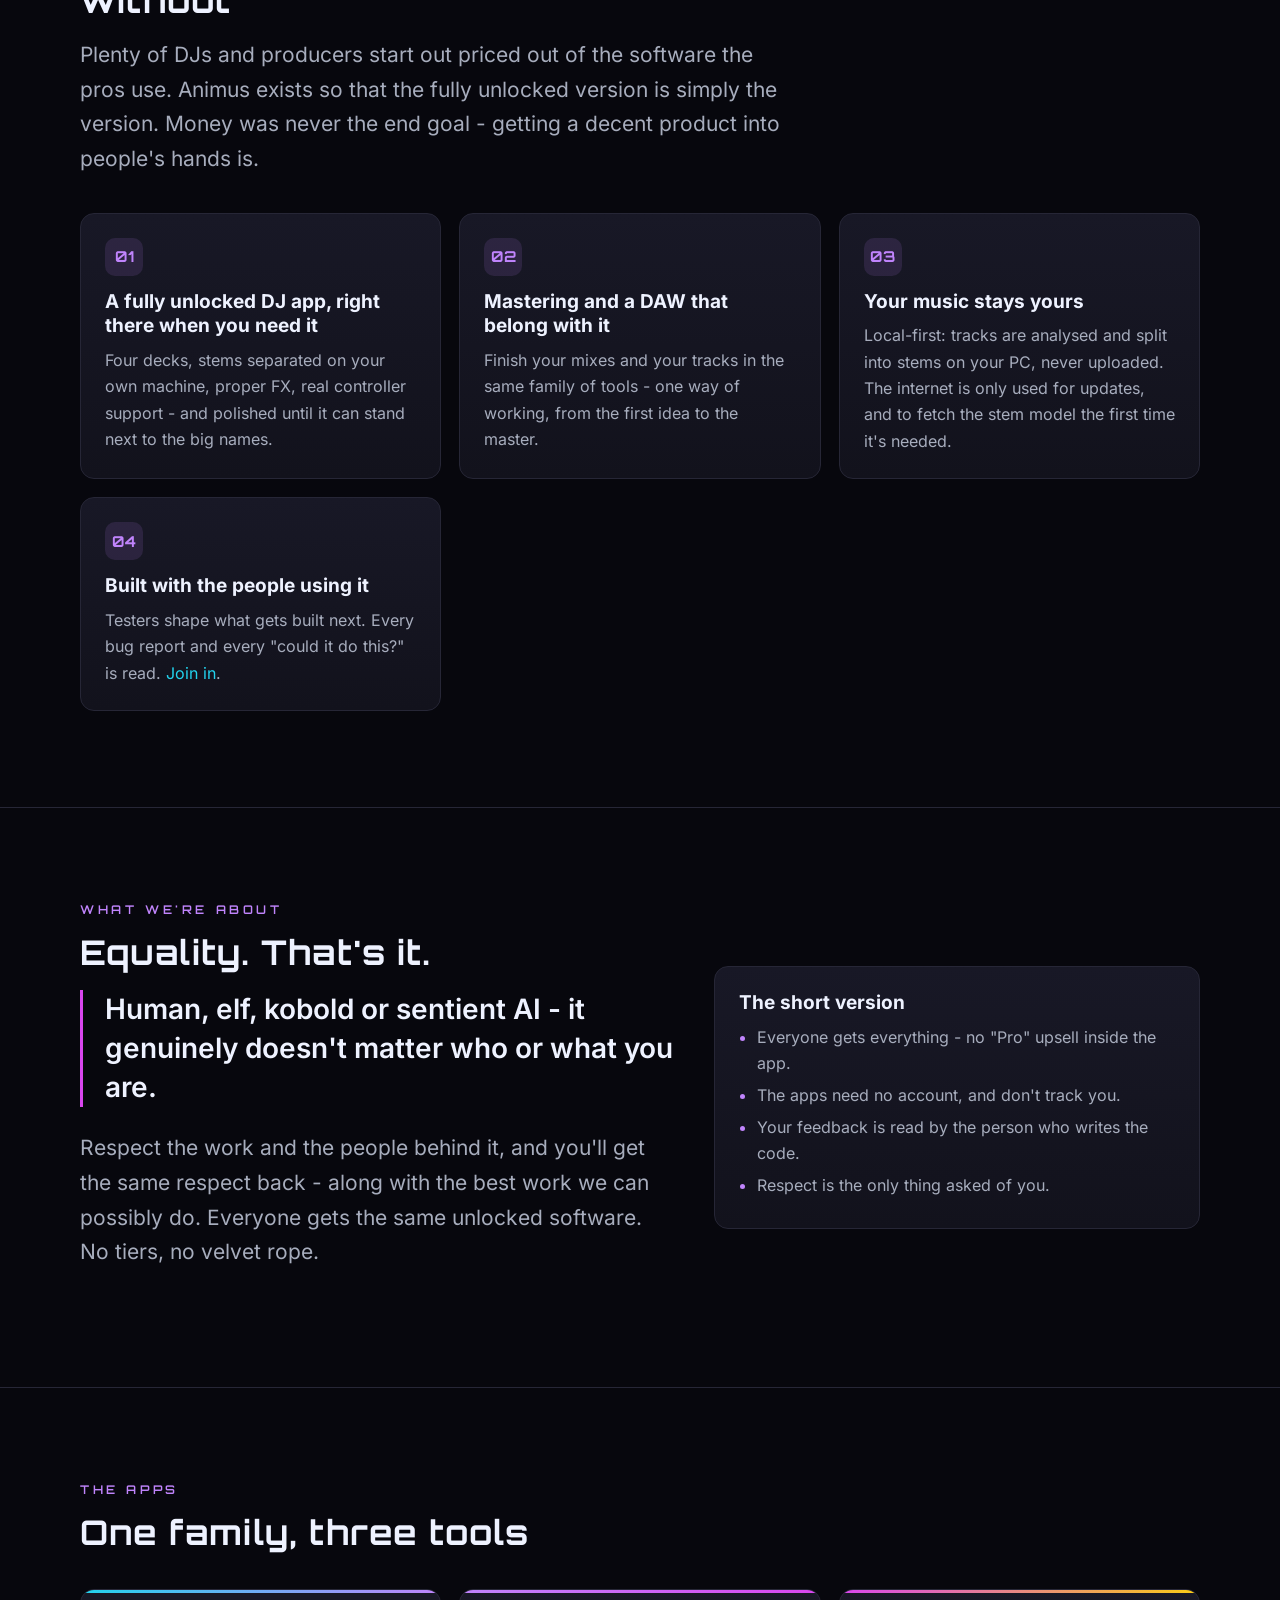
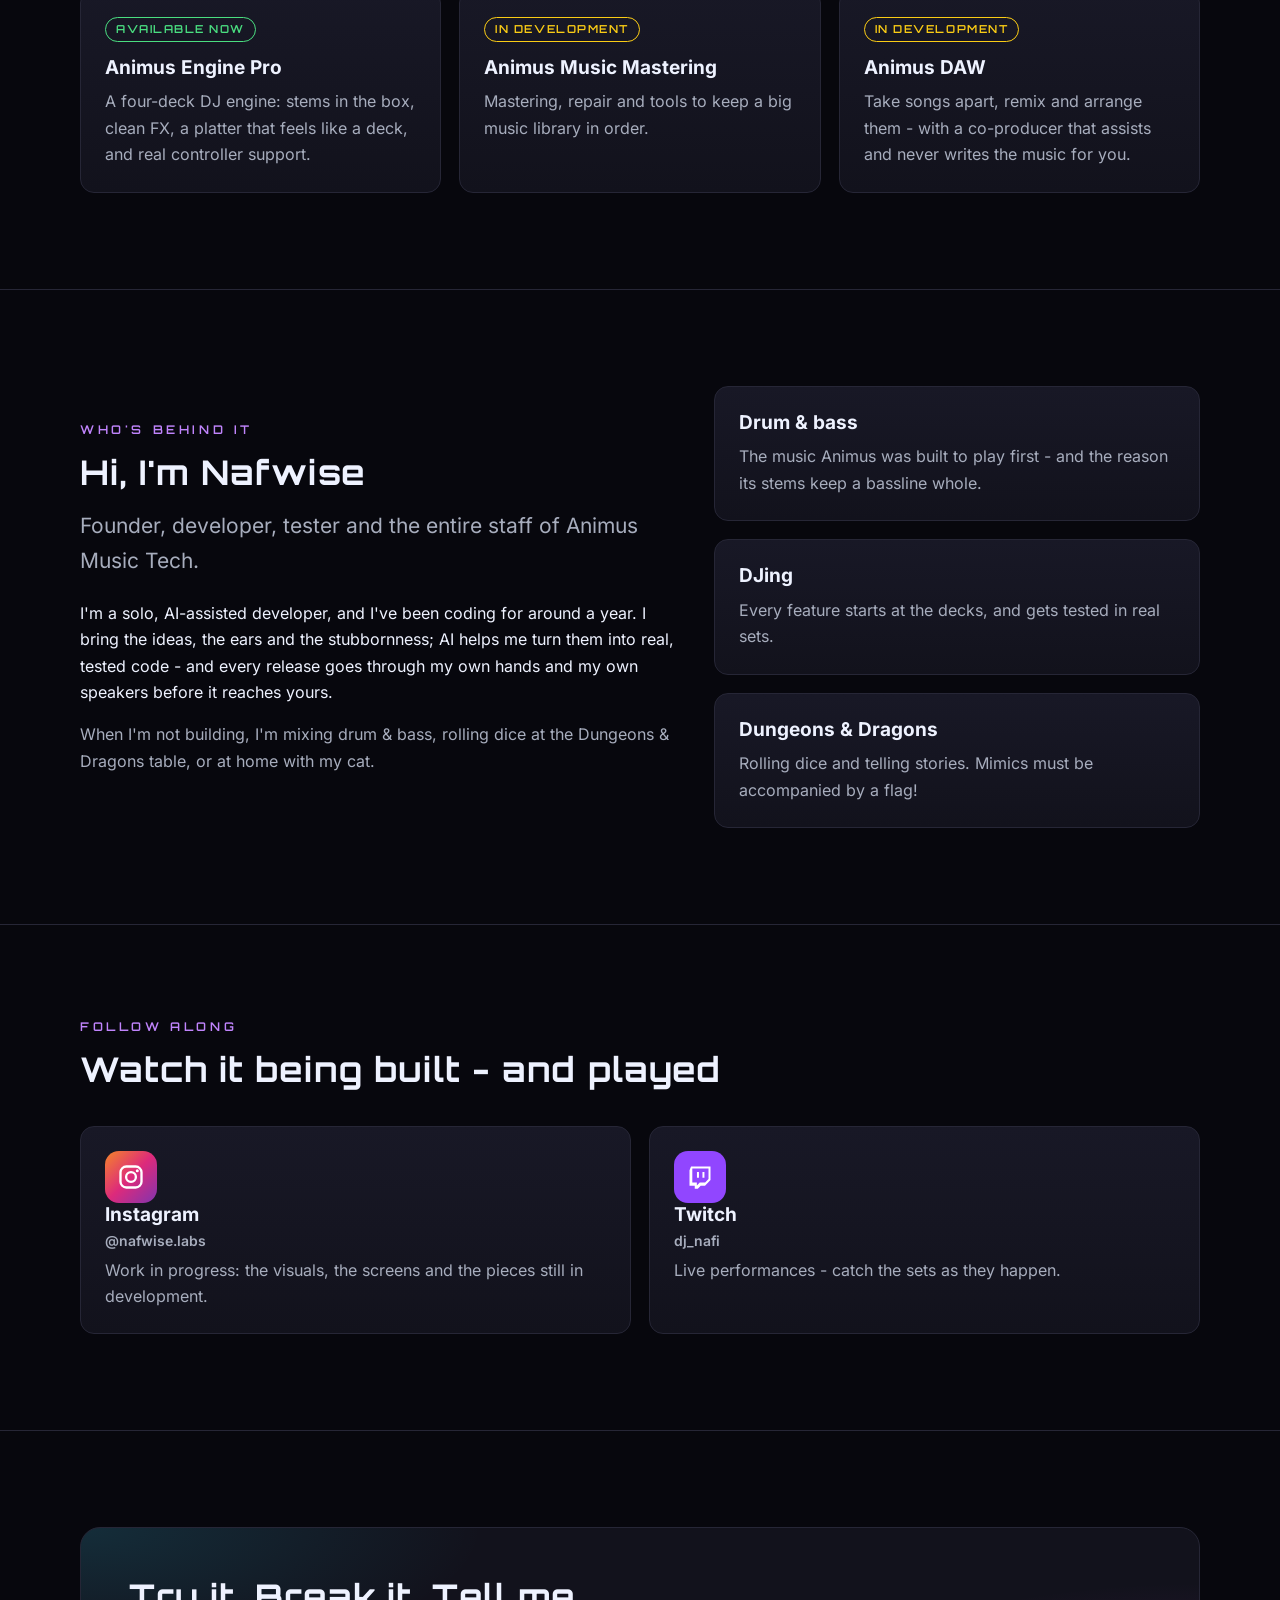
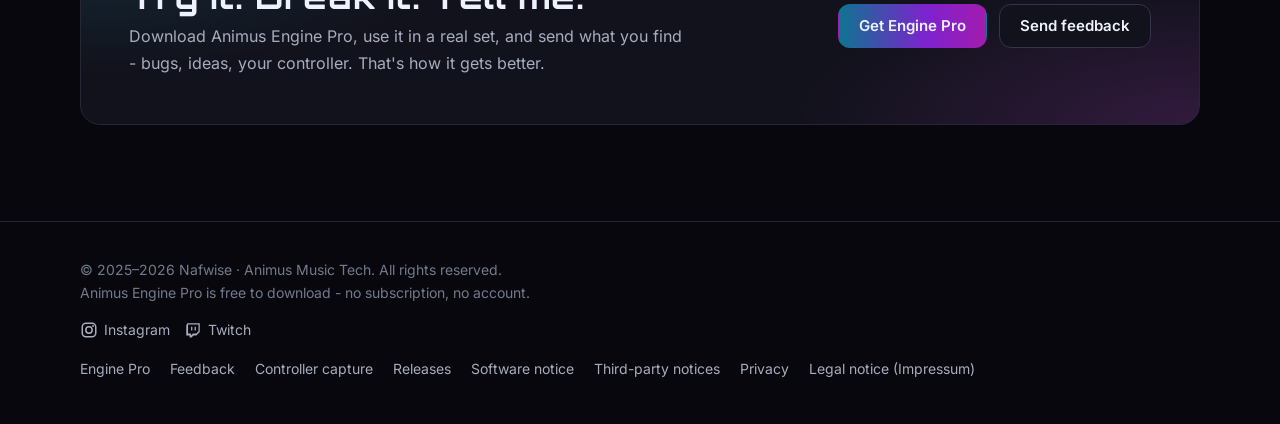
==== commit e1c4b086: "The Legends count: how many people have downloaded Animus Engine Pro, on the home page A full-width " ====
--- a/index.html
+++ b/index.html
@@ -66,6 +66,8 @@
         <div class="fact"><b>0</b><span>accounts to make</span></div>
         <div class="fact"><b>100%</b><span>of features unlocked</span></div>
         <div class="fact"><b>1</b><span>person behind it all</span></div>
+        <!-- The Legends count: Engine Pro installer downloads, from GitHub (site.js, releases.js). Hidden until it arrives. -->
+        <div class="fact legends" data-legends hidden><b data-legends-count>0</b><span data-legends-label>legends who've downloaded Engine Pro</span></div>
       </div>
     </div>
   </section>
@@ -251,6 +253,7 @@
   </div>
 </footer>
 <script src="assets/js/config.js"></script>
+<script src="assets/js/releases.js"></script>
 <script src="assets/js/site.js"></script>
 </body>
 </html>
--- a/assets/css/site.css
+++ b/assets/css/site.css
@@ -234,6 +234,14 @@
 .fact { background: var(--panel); border: 1px solid var(--edge); border-radius: 12px; padding: 14px 16px; }
 .fact b { display: block; font: 700 22px/1.2 var(--display); }
 .fact span { color: var(--soft); font-size: 14px; }
+/* The Legends count: the whole row, lit up. */
+.fact.legends {
+  grid-column: 1 / -1; display: flex; align-items: baseline; flex-wrap: wrap; gap: 4px 12px;
+  border-color: rgba(192, 132, 252, 0.45);
+  background: linear-gradient(120deg, rgba(34, 211, 238, 0.08), rgba(217, 70, 239, 0.12)), var(--panel);
+}
+.fact.legends b { font-size: 40px; line-height: 1.1; font-variant-numeric: tabular-nums; }
+.fact.legends span { color: var(--ink); font-size: 15px; font-weight: 600; }
 
 .cta {
   background:
